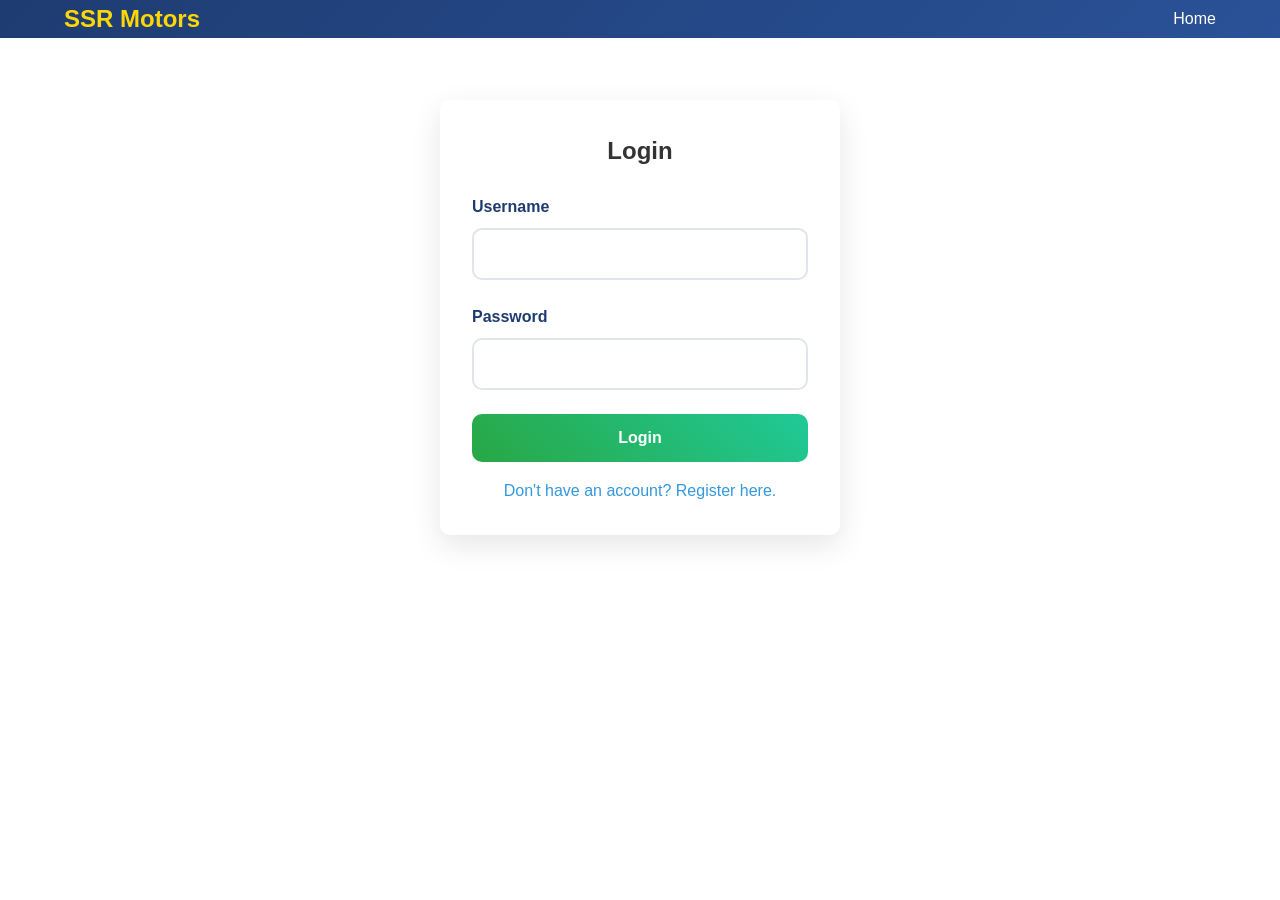
==== admin/products.html @ d48321e2 "initial commit frontend" ====
<!DOCTYPE html>
<html>

<head>
    <title>Manage Products - Admin</title>
    <link rel="stylesheet" href="../css/style.css">
</head>

<body>
    <div class="container" style="padding-top:100px;">
        <h1>Manage Products</h1>
        <a href="dashboard.html">Back to Dashboard</a>

        <!-- Add Product Form -->
        <div style="background: #f8f9fa; padding: 2rem; border-radius: 10px; margin: 2rem 0;">
            <h2>Add New Product</h2>
            <form id="productForm" enctype="multipart/form-data">
                <input type="text" name="name" placeholder="Product Name"
                    style="width:100%; padding: 10px; margin:10px 0;" required>
                <textarea name="description" placeholder="Description" style="width:100%; padding: 10px; margin:10px 0;"
                    required></textarea>
                <input type="number" name="price" placeholder="Price" style="width:100%; padding: 10px; margin:10px 0;"
                    required>
                <input type="number" name="stock" placeholder="Stock" style="width:100%; padding: 10px; margin:10px 0;"
                    required>
                <input type="file" name="image" accept="image/*" style="margin:10px 0;" required>
                <br>
                <button type="submit" class="btn-primary" style="border:none; cursor:pointer;">Add Product</button>
            </form>
        </div>

        <!-- Products List -->
        <div style="background: #f8f9fa; padding: 2rem; border-radius: 10px; margin-bottom: 2rem;">
            <h2>Products</h2>
            <div id="productsList" class="products-grid"></div>
        </div>
    </div>

    <script src="../js/admin.js"></script>
    <script>
        const API_BASE = 'http://localhost:5000/api';
        let tokenLocal = localStorage.getItem('token');

        async function loadProducts() {
            try {
                const res = await fetch(`${API_BASE}/products`);
                if (!res.ok) throw new Error();
                const products = await res.json();
                const grid = document.getElementById('productsList');
                grid.innerHTML = products.map(p => `
                    <div class="product-card">
                        <img src="${p.image}" class="product-img">
                        <div class="product-info">
                            <h3>${p.name}</h3>
                            <p>₹${p.price} | Stock: ${p.stock}</p>
                        </div>
                    </div>
                `).join('');
            } catch (e) {
                document.getElementById('productsList').innerHTML = '<p>Could not load products from API.</p>';
            }
        }

        document.getElementById('productForm').addEventListener('submit', async (e) => {
            e.preventDefault();
            const formData = new FormData(e.target);

            try {
                await fetch(`${API_BASE}/products`, {
                    method: 'POST',
                    headers: { 'Authorization': `Bearer ${tokenLocal}` },
                    body: formData
                });
                alert('Success');
                loadProducts();
                e.target.reset();
            } catch (e) {
                alert('Add failed');
            }
        });

        loadProducts();
    </script>
</body>

</html>
---- css/style.css ----
* { margin: 0; padding: 0; box-sizing: border-box; }
body { 
    font-family: 'Poppins', sans-serif; 
    line-height: 1.6; 
    color: #333; 
    overflow-x: hidden;
}

.container { max-width: 1200px; margin: 0 auto; padding: 0 20px; }

/* Navbar */
.navbar {
    background: linear-gradient(135deg, #1e3c72, #2a5298);
    padding: 1rem 0;
    position: fixed;
    width: 100%;
    top: 0;
    z-index: 1000;
    display: flex;
    justify-content: space-between;
    align-items: center;
    padding: 0 5%;
}

.nav-brand { 
    font-size: 1.5rem; 
    font-weight: 700; 
    color: #ffd700; 
}

.nav-menu {
    display: flex;
    list-style: none;
    gap: 2rem;
}

.nav-menu a {
    color: white;
    text-decoration: none;
    font-weight: 500;
    transition: all 0.3s;
}

.nav-menu a:hover { color: #ffd700; }

.hamburger { display: none; flex-direction: column; cursor: pointer; }

/* Hero */
.hero {
    background: linear-gradient(rgba(0,0,0,0.6), rgba(0,0,0,0.6)),
    url('https://images.unsplash.com/photo-1558618047-3c8c76bbb17e') center/cover;
    height: 100vh;
    display: flex;
    align-items: center;
    justify-content: center;
    text-align: center;
    color: white;
    margin-top: 80px;
}

.hero h1 { 
    font-size: 3.5rem; 
    font-weight: 700; 
    margin-bottom: 1rem; 
}

.hero p { 
    font-size: 1.3rem; 
    margin-bottom: 2rem; 
    max-width: 600px; 
}

.btn-primary, .btn-secondary {
    padding: 15px 30px;
    border-radius: 50px;
    font-weight: 600;
    text-decoration: none;
    display: inline-block;
    margin: 0 10px;
    transition: all 0.3s;
}

.btn-primary {
    background: linear-gradient(45deg, #ffd700, #ffed4a);
    color: #333;
}

.btn-primary:hover { transform: translateY(-3px); box-shadow: 0 10px 25px rgba(255,215,0,0.4); }

.btn-secondary {
    background: transparent;
    color: white;
    border: 2px solid white;
}

.btn-secondary:hover { background: white; color: #1e3c72; }

/* Features */
.features { padding: 100px 0; background: #f8f9fa; }
.features-grid {
    display: grid;
    grid-template-columns: repeat(auto-fit, minmax(300px, 1fr));
    gap: 2rem;
}

.feature-card {
    background: white;
    padding: 3rem 2rem;
    text-align: center;
    border-radius: 20px;
    box-shadow: 0 10px 30px rgba(0,0,0,0.1);
    transition: all 0.3s;
}

.feature-card:hover { transform: translateY(-10px); }

.feature-card i { 
    font-size: 4rem; 
    color: #1e3c72; 
    margin-bottom: 1rem; 
}

.feature-card h3 { 
    font-size: 1.5rem; 
    margin-bottom: 1rem; 
    color: #1e3c72; 
}

/* Products Grid */
.products-grid, .services-grid {
    display: grid;
    grid-template-columns: repeat(auto-fit, minmax(280px, 1fr));
    gap: 2rem;
    margin-top: 3rem;
}

.product-card {
    background: white;
    border-radius: 20px;
    overflow: hidden;
    box-shadow: 0 10px 30px rgba(0,0,0,0.1);
    transition: all 0.3s;
}

.product-card:hover { transform: translateY(-10px); box-shadow: 0 20px 40px rgba(0,0,0,0.15); }

.product-img {
    width: 100%;
    height: 220px;
    object-fit: cover;
}

.product-info {
    padding: 2rem;
}

.product-price {
    font-size: 1.8rem;
    font-weight: 700;
    color: #e74c3c;
    margin: 1rem 0;
}

.add-to-cart {
    width: 100%;
    padding: 15px;
    background: linear-gradient(45deg, #28a745, #20c997);
    color: white;
    border: none;
    border-radius: 10px;
    font-size: 1rem;
    font-weight: 600;
    cursor: pointer;
}

/* Forms */
.form-group {
    margin-bottom: 1.5rem;
}

.form-group label { 
    display: block; 
    margin-bottom: 0.5rem; 
    font-weight: 600; 
    color: #1e3c72; 
}

.form-group input,
.form-group select,
.form-group textarea {
    width: 100%;
    padding: 15px;
    border: 2px solid #e1e5e9;
    border-radius: 10px;
    font-size: 1rem;
    transition: border-color 0.3s;
}

.form-group input:focus,
.form-group select:focus,
.form-group textarea:focus {
    outline: none;
    border-color: #1e3c72;
}

/* Footer */
footer {
    background: #1e3c72;
    color: white;
    text-align: center;
    padding: 3rem 0;
}

.section {
    padding: 100px 0;
    min-height: 80vh;
}
.section-title {
    text-align: center;
    font-size: 2.5rem;
    margin-bottom: 3rem;
    color: #1e3c72;
}

.card {
    background: white;
    padding: 2rem;
    border-radius: 10px;
    box-shadow: 0 5px 15px rgba(0,0,0,0.1);
    text-align: center;
    transition: transform 0.3s;
}

.card:hover {
    transform: translateY(-10px);
}

.card i {
    font-size: 3rem;
    color: #1e3c72;
    margin-bottom: 1rem;
}

.cart-icon {
    position: relative;
}

.cart-icon span {
    position: absolute;
    top: -8px;
    right: -12px;
    background: #e74c3c;
    color: white;
    border-radius: 50%;
    width: 20px;
    height: 20px;
    font-size: 0.8rem;
    display: flex;
    align-items: center;
    justify-content: center;
}

/* Responsive */
@media (max-width: 768px) {
    .nav-menu { display: none; }
    .hamburger { display: flex; }
    .hero h1 { font-size: 2.5rem; }
    .hero-buttons { flex-direction: column; align-items: center; }
}
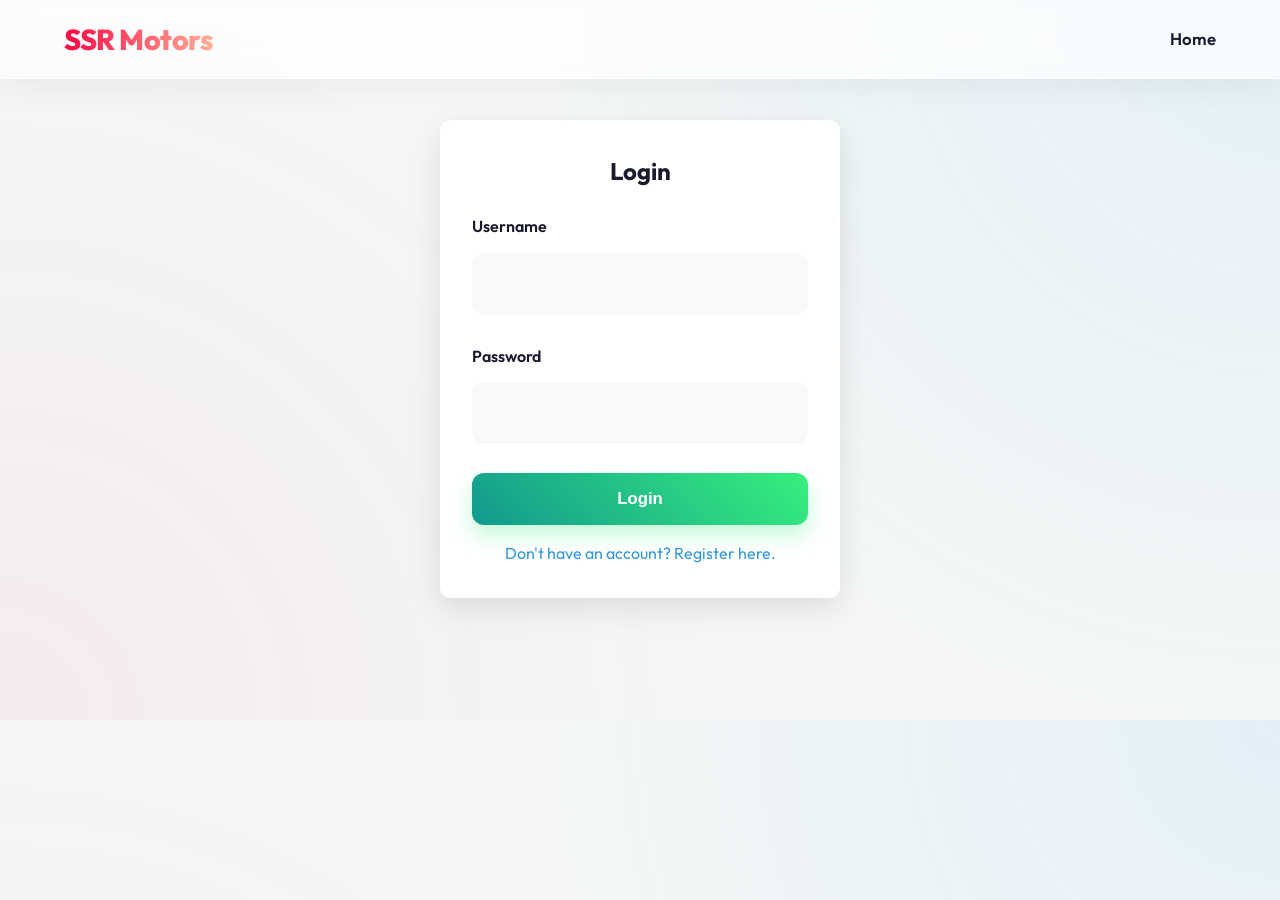
==== commit 010c84a6: "frontend changes updated" ====
--- a/admin/products.html
+++ b/admin/products.html
@@ -4,6 +4,10 @@
 <head>
     <title>Manage Products - Admin</title>
     <link rel="stylesheet" href="../css/style.css">
+    <style>
+        .preview-grid { display: flex; gap: 10px; flex-wrap: wrap; margin-top: 10px; }
+        .preview-img { width: 100px; height: 100px; object-fit: cover; border-radius: 8px; border: 1px solid #ccc; }
+    </style>
 </head>
 
 <body>
@@ -14,18 +18,29 @@
         <!-- Add Product Form -->
         <div style="background: #f8f9fa; padding: 2rem; border-radius: 10px; margin: 2rem 0;">
             <h2>Add New Product</h2>
-            <form id="productForm" enctype="multipart/form-data">
-                <input type="text" name="name" placeholder="Product Name"
+            <form id="productForm">
+                <input type="text" name="name" id="p_name" placeholder="Product Name"
                     style="width:100%; padding: 10px; margin:10px 0;" required>
-                <textarea name="description" placeholder="Description" style="width:100%; padding: 10px; margin:10px 0;"
+                <textarea name="description" id="p_desc" placeholder="Description" style="width:100%; padding: 10px; margin:10px 0;"
                     required></textarea>
-                <input type="number" name="price" placeholder="Price" style="width:100%; padding: 10px; margin:10px 0;"
+                <select name="category" id="p_category" style="width:100%; padding: 10px; margin:10px 0;" required>
+                    <option value="" disabled selected>Select Category</option>
+                    <option value="engine">Engine</option>
+                    <option value="electrical">Electrical</option>
+                    <option value="tyres">Tyres</option>
+                    <option value="accessories">Accessories</option>
+                </select>
+                <input type="number" name="price" id="p_price" placeholder="Price" style="width:100%; padding: 10px; margin:10px 0;"
                     required>
-                <input type="number" name="stock" placeholder="Stock" style="width:100%; padding: 10px; margin:10px 0;"
+                <input type="number" name="stock" id="p_stock" placeholder="Stock" style="width:100%; padding: 10px; margin:10px 0;"
                     required>
-                <input type="file" name="image" accept="image/*" style="margin:10px 0;" required>
+                
+                <label style="display:block; margin-top:10px; font-weight:bold;">Product Images (Multiple allowed)</label>
+                <input type="file" id="imageInput" multiple accept="image/*" style="margin:10px 0;" required>
+                
+                <div id="previewGallery" class="preview-grid"></div>
                 <br>
-                <button type="submit" class="btn-primary" style="border:none; cursor:pointer;">Add Product</button>
+                <button type="submit" id="submitBtn" class="btn-primary" style="border:none; cursor:pointer;">Add Product</button>
             </form>
         </div>
 
@@ -45,37 +60,124 @@
             try {
                 const res = await fetch(`${API_BASE}/products`);
                 if (!res.ok) throw new Error();
-                const products = await res.json();
+                const data = await res.json();
+                const products = data.products || data; // handle pagination response or array
+                
                 const grid = document.getElementById('productsList');
-                grid.innerHTML = products.map(p => `
+                grid.innerHTML = products.map(p => {
+                    const imgUrl = (p.images && p.images.length > 0) ? p.images[0] : (p.image || '');
+                    return `
                     <div class="product-card">
-                        <img src="${p.image}" class="product-img">
+                        <img src="${imgUrl}" class="product-img" alt="${p.name}">
                         <div class="product-info">
                             <h3>${p.name}</h3>
+                            <p>Category: ${p.category || 'N/A'}</p>
                             <p>₹${p.price} | Stock: ${p.stock}</p>
                         </div>
                     </div>
-                `).join('');
+                `}).join('');
             } catch (e) {
+                console.error(e);
                 document.getElementById('productsList').innerHTML = '<p>Could not load products from API.</p>';
             }
         }
 
-        document.getElementById('productForm').addEventListener('submit', async (e) => {
+        // Handle Image Previews
+        const imageInput = document.getElementById('imageInput');
+        const previewGallery = document.getElementById('previewGallery');
+        let selectedFiles = [];
+
+        imageInput.addEventListener('change', (e) => {
+            selectedFiles = Array.from(e.target.files);
+            previewGallery.innerHTML = '';
+            
+            selectedFiles.forEach(file => {
+                const objectUrl = URL.createObjectURL(file);
+                const img = document.createElement('img');
+                img.src = objectUrl;
+                img.className = 'preview-img';
+                previewGallery.appendChild(img);
+            });
+        });
+
+        // Handle Form Submit
+        const productForm = document.getElementById('productForm');
+        const submitBtn = document.getElementById('submitBtn');
+
+        productForm.addEventListener('submit', async (e) => {
             e.preventDefault();
-            const formData = new FormData(e.target);
+            if (selectedFiles.length === 0) return alert('Please select images first.');
+            
+            try {
+                submitBtn.textContent = 'Uploading Images to Cloudinary...';
+                submitBtn.disabled = true;
 
-            try {
-                await fetch(`${API_BASE}/products`, {
+                // 1. Get the signature from backend
+                const sigResponse = await fetch(`${API_BASE}/upload/signature`, {
+                    headers: { 'Authorization': `Bearer ${tokenLocal}` }
+                });
+                if(!sigResponse.ok) throw new Error('Failed to get signature. Check backend setup and Cloudinary credentials.');
+                const { signature, timestamp, cloud_name, api_key } = await sigResponse.json();
+
+                // 2. Upload images directly
+                const uploadedImageUrls = [];
+                const uploadPromises = selectedFiles.map(async (file) => {
+                    const formData = new FormData();
+                    formData.append('file', file);
+                    formData.append('api_key', api_key);
+                    formData.append('timestamp', timestamp);
+                    formData.append('signature', signature);
+                    formData.append('folder', 'autogarage_products');
+
+                    const cloudRes = await fetch(`https://api.cloudinary.com/v1_1/${cloud_name}/image/upload`, {
+                        method: 'POST',
+                        body: formData
+                    });
+                    const cloudData = await cloudRes.json();
+                    if(cloudData.error) throw new Error(cloudData.error.message);
+                    uploadedImageUrls.push(cloudData.secure_url);
+                });
+
+                await Promise.all(uploadPromises);
+
+                // 3. Save to database
+                submitBtn.textContent = 'Saving to Database...';
+                
+                const productData = {
+                    name: document.getElementById('p_name').value,
+                    description: document.getElementById('p_desc').value,
+                    category: document.getElementById('p_category').value,
+                    price: Number(document.getElementById('p_price').value),
+                    stock: Number(document.getElementById('p_stock').value),
+                    images: uploadedImageUrls // <--- Multiple images array!
+                };
+
+                const dbResponse = await fetch(`${API_BASE}/products`, {
                     method: 'POST',
-                    headers: { 'Authorization': `Bearer ${tokenLocal}` },
-                    body: formData
+                    headers: { 
+                        'Authorization': `Bearer ${tokenLocal}`,
+                        'Content-Type': 'application/json'
+                    },
+                    body: JSON.stringify(productData)
                 });
-                alert('Success');
+
+                if(!dbResponse.ok) {
+                    const err = await dbResponse.json();
+                    throw new Error(err.error || 'Failed to save product');
+                }
+
+                alert('Product created successfully!');
+                productForm.reset();
+                previewGallery.innerHTML = '';
+                selectedFiles = [];
                 loadProducts();
-                e.target.reset();
-            } catch (e) {
-                alert('Add failed');
+
+            } catch (err) {
+                console.error(err);
+                alert(`Error: ${err.message}`);
+            } finally {
+                submitBtn.textContent = 'Add Product';
+                submitBtn.disabled = false;
             }
         });
 
--- a/css/style.css
+++ b/css/style.css
@@ -1,17 +1,40 @@
+@import url('https://fonts.googleapis.com/css2?family=Outfit:wght@300;400;600;800&family=Poppins:wght@300;400;600;700&display=swap');
+
+:root {
+    --primary: #00f2fe;
+    --secondary: #4facfe;
+    --accent: #ff0844;
+    --accent-glow: rgba(255, 8, 68, 0.5);
+    --bg-light: #ffffff;
+    --bg-off: #f4f7f6;
+    --text-main: #1a1a2e;
+    --text-muted: #555566;
+    --glass-bg: rgba(255, 255, 255, 0.7);
+    --glass-border: rgba(255, 255, 255, 0.4);
+}
+
 * { margin: 0; padding: 0; box-sizing: border-box; }
+
 body { 
-    font-family: 'Poppins', sans-serif; 
+    font-family: 'Outfit', 'Poppins', sans-serif; 
     line-height: 1.6; 
-    color: #333; 
+    color: var(--text-main); 
+    background-color: var(--bg-off);
     overflow-x: hidden;
+    scroll-behavior: smooth;
+    background-image: radial-gradient(circle at top right, rgba(79, 172, 254, 0.1), transparent 50%),
+                      radial-gradient(circle at bottom left, rgba(255, 8, 68, 0.05), transparent 50%);
 }
 
 .container { max-width: 1200px; margin: 0 auto; padding: 0 20px; }
 
-/* Navbar */
+/* Navbar - Glassmorphism */
 .navbar {
-    background: linear-gradient(135deg, #1e3c72, #2a5298);
-    padding: 1rem 0;
+    background: var(--glass-bg);
+    backdrop-filter: blur(15px);
+    -webkit-backdrop-filter: blur(15px);
+    border-bottom: 1px solid var(--glass-border);
+    padding: 1rem 5%;
     position: fixed;
     width: 100%;
     top: 0;
@@ -19,251 +42,429 @@
     display: flex;
     justify-content: space-between;
     align-items: center;
-    padding: 0 5%;
+    box-shadow: 0 8px 32px rgba(0, 0, 0, 0.05);
+    transition: all 0.3s ease;
 }
 
 .nav-brand { 
-    font-size: 1.5rem; 
-    font-weight: 700; 
-    color: #ffd700; 
+    font-size: 1.8rem; 
+    font-weight: 800; 
+    background: linear-gradient(90deg, #ff0844, #ffb199);
+    background-clip: text;
+    -webkit-background-clip: text;
+    -webkit-text-fill-color: transparent;
+    letter-spacing: -0.5px;
+    display: flex;
+    align-items: center;
+    gap: 10px;
+}
+
+.nav-brand i {
+    color: var(--accent);
+    -webkit-text-fill-color: initial;
 }
 
 .nav-menu {
     display: flex;
     list-style: none;
-    gap: 2rem;
+    gap: 2.5rem;
+    align-items: center;
 }
 
 .nav-menu a {
-    color: white;
+    color: var(--text-main);
     text-decoration: none;
-    font-weight: 500;
-    transition: all 0.3s;
-}
-
-.nav-menu a:hover { color: #ffd700; }
-
-.hamburger { display: none; flex-direction: column; cursor: pointer; }
+    font-weight: 600;
+    font-size: 1.05rem;
+    transition: all 0.3s cubic-bezier(0.25, 0.8, 0.25, 1);
+    position: relative;
+}
+
+.nav-menu a::after {
+    content: '';
+    position: absolute;
+    width: 0%;
+    height: 3px;
+    bottom: -5px;
+    left: 0;
+    background: linear-gradient(90deg, var(--secondary), var(--primary));
+    transition: width 0.3s;
+    border-radius: 2px;
+}
+
+.nav-menu a:hover { color: var(--secondary); }
+.nav-menu a:hover::after { width: 100%; }
+
+.hamburger { display: none; flex-direction: column; cursor: pointer; gap: 5px; }
+.hamburger span { width: 30px; height: 3px; background: var(--text-main); border-radius: 3px; }
 
 /* Hero */
 .hero {
-    background: linear-gradient(rgba(0,0,0,0.6), rgba(0,0,0,0.6)),
-    url('https://images.unsplash.com/photo-1558618047-3c8c76bbb17e') center/cover;
+    background: linear-gradient(135deg, rgba(79, 172, 254, 0.85) 0%, rgba(0, 242, 254, 0.85) 100%),
+                url('https://images.unsplash.com/photo-1558618047-3c8c76bbb17e') center/cover;
     height: 100vh;
     display: flex;
     align-items: center;
     justify-content: center;
     text-align: center;
     color: white;
-    margin-top: 80px;
+    margin-top: 0;
+    position: relative;
+    overflow: hidden;
+}
+
+.hero::after {
+    content: '';
+    position: absolute;
+    top: 0; left: 0; right: 0; bottom: 0;
+    background: radial-gradient(circle at center, transparent 0%, rgba(0,0,0,0.3) 100%);
+    z-index: 1;
+}
+
+.hero-content {
+    position: relative;
+    z-index: 2;
+    animation: fadeUp 1s ease-out forwards;
+}
+
+@keyframes fadeUp {
+    from { opacity: 0; transform: translateY(30px); }
+    to { opacity: 1; transform: translateY(0); }
 }
 
 .hero h1 { 
-    font-size: 3.5rem; 
-    font-weight: 700; 
-    margin-bottom: 1rem; 
+    font-size: 4.5rem; 
+    font-weight: 800; 
+    margin-bottom: 1.5rem; 
+    line-height: 1.1;
+    text-shadow: 0 10px 30px rgba(0,0,0,0.2);
+    letter-spacing: -1px;
 }
 
 .hero p { 
-    font-size: 1.3rem; 
-    margin-bottom: 2rem; 
-    max-width: 600px; 
+    font-size: 1.4rem; 
+    margin-bottom: 2.5rem; 
+    max-width: 700px;
+    margin-left: auto;
+    margin-right: auto;
+    font-weight: 300;
+    text-shadow: 0 4px 10px rgba(0,0,0,0.2);
 }
 
 .btn-primary, .btn-secondary {
-    padding: 15px 30px;
+    padding: 16px 36px;
     border-radius: 50px;
-    font-weight: 600;
+    font-weight: 700;
     text-decoration: none;
-    display: inline-block;
+    display: inline-flex;
+    align-items: center;
+    justify-content: center;
     margin: 0 10px;
-    transition: all 0.3s;
+    transition: all 0.4s cubic-bezier(0.175, 0.885, 0.32, 1.275);
+    text-transform: uppercase;
+    letter-spacing: 1px;
+    font-size: 0.95rem;
 }
 
 .btn-primary {
-    background: linear-gradient(45deg, #ffd700, #ffed4a);
-    color: #333;
-}
-
-.btn-primary:hover { transform: translateY(-3px); box-shadow: 0 10px 25px rgba(255,215,0,0.4); }
+    background: linear-gradient(45deg, #ff0844 0%, #ffb199 100%);
+    color: white;
+    box-shadow: 0 10px 20px var(--accent-glow);
+    border: none;
+}
+
+.btn-primary:hover { 
+    transform: translateY(-5px) scale(1.05); 
+    box-shadow: 0 15px 25px var(--accent-glow); 
+}
 
 .btn-secondary {
-    background: transparent;
-    color: white;
-    border: 2px solid white;
-}
-
-.btn-secondary:hover { background: white; color: #1e3c72; }
+    background: var(--glass-bg);
+    backdrop-filter: blur(10px);
+    color: var(--text-main);
+    border: 2px solid rgba(255,255,255,0.5);
+}
+
+.btn-secondary:hover { 
+    background: white; 
+    color: var(--text-main); 
+    transform: translateY(-5px) scale(1.05);
+    box-shadow: 0 10px 20px rgba(0,0,0,0.1);
+}
 
 /* Features */
-.features { padding: 100px 0; background: #f8f9fa; }
+.features { padding: 120px 0; background: transparent; position: relative; z-index: 10; }
 .features-grid {
     display: grid;
     grid-template-columns: repeat(auto-fit, minmax(300px, 1fr));
-    gap: 2rem;
+    gap: 3rem;
 }
 
 .feature-card {
-    background: white;
-    padding: 3rem 2rem;
+    background: var(--glass-bg);
+    backdrop-filter: blur(20px);
+    -webkit-backdrop-filter: blur(20px);
+    padding: 3.5rem 2rem;
     text-align: center;
-    border-radius: 20px;
-    box-shadow: 0 10px 30px rgba(0,0,0,0.1);
-    transition: all 0.3s;
-}
-
-.feature-card:hover { transform: translateY(-10px); }
+    border-radius: 24px;
+    border: 1px solid var(--glass-border);
+    box-shadow: 0 20px 40px rgba(0,0,0,0.04);
+    transition: all 0.4s ease;
+    position: relative;
+    overflow: hidden;
+}
+
+.feature-card::before {
+    content: '';
+    position: absolute;
+    top: 0; left: 0; width: 100%; height: 5px;
+    background: linear-gradient(90deg, var(--secondary), var(--primary));
+    transform: scaleX(0);
+    transform-origin: left;
+    transition: transform 0.4s ease;
+}
+
+.feature-card:hover { 
+    transform: translateY(-15px); 
+    box-shadow: 0 30px 60px rgba(0, 242, 254, 0.15);
+}
+
+.feature-card:hover::before { transform: scaleX(1); }
 
 .feature-card i { 
     font-size: 4rem; 
-    color: #1e3c72; 
+    background: linear-gradient(135deg, var(--secondary), var(--primary));
+    background-clip: text;
+    -webkit-background-clip: text;
+    -webkit-text-fill-color: transparent;
+    margin-bottom: 1.5rem; 
+    display: inline-block;
+}
+
+.feature-card h3 { 
+    font-size: 1.6rem; 
     margin-bottom: 1rem; 
-}
-
-.feature-card h3 { 
-    font-size: 1.5rem; 
-    margin-bottom: 1rem; 
-    color: #1e3c72; 
+    color: var(--text-main); 
+    font-weight: 700;
+}
+
+.feature-card p {
+    color: var(--text-muted);
 }
 
 /* Products Grid */
 .products-grid, .services-grid {
     display: grid;
     grid-template-columns: repeat(auto-fit, minmax(280px, 1fr));
-    gap: 2rem;
+    gap: 2.5rem;
     margin-top: 3rem;
 }
 
 .product-card {
     background: white;
-    border-radius: 20px;
+    border-radius: 24px;
     overflow: hidden;
-    box-shadow: 0 10px 30px rgba(0,0,0,0.1);
-    transition: all 0.3s;
-}
-
-.product-card:hover { transform: translateY(-10px); box-shadow: 0 20px 40px rgba(0,0,0,0.15); }
+    box-shadow: 0 15px 35px rgba(0,0,0,0.06);
+    transition: all 0.4s ease;
+    border: 1px solid rgba(0,0,0,0.02);
+}
+
+.product-card:hover { 
+    transform: translateY(-12px); 
+    box-shadow: 0 25px 50px rgba(0, 242, 254, 0.2); 
+}
 
 .product-img {
     width: 100%;
-    height: 220px;
+    height: 250px;
     object-fit: cover;
+    transition: transform 0.5s ease;
+}
+
+.product-card:hover .product-img {
+    transform: scale(1.05);
 }
 
 .product-info {
-    padding: 2rem;
+    padding: 2.5rem 2rem;
+    background: white;
+    position: relative;
+    z-index: 2;
 }
 
 .product-price {
-    font-size: 1.8rem;
-    font-weight: 700;
-    color: #e74c3c;
+    font-size: 2rem;
+    font-weight: 800;
+    color: var(--accent);
     margin: 1rem 0;
 }
 
 .add-to-cart {
     width: 100%;
-    padding: 15px;
-    background: linear-gradient(45deg, #28a745, #20c997);
+    padding: 16px;
+    background: linear-gradient(45deg, #11998e, #38ef7d);
     color: white;
     border: none;
-    border-radius: 10px;
-    font-size: 1rem;
-    font-weight: 600;
+    border-radius: 12px;
+    font-size: 1.05rem;
+    font-weight: 700;
     cursor: pointer;
+    transition: all 0.3s ease;
+    box-shadow: 0 10px 20px rgba(56, 239, 125, 0.3);
+}
+
+.add-to-cart:hover {
+    transform: translateY(-3px);
+    box-shadow: 0 15px 25px rgba(56, 239, 125, 0.4);
 }
 
 /* Forms */
 .form-group {
-    margin-bottom: 1.5rem;
+    margin-bottom: 1.8rem;
 }
 
 .form-group label { 
     display: block; 
-    margin-bottom: 0.5rem; 
+    margin-bottom: 0.8rem; 
     font-weight: 600; 
-    color: #1e3c72; 
+    color: var(--text-main); 
 }
 
 .form-group input,
 .form-group select,
 .form-group textarea {
     width: 100%;
-    padding: 15px;
-    border: 2px solid #e1e5e9;
-    border-radius: 10px;
-    font-size: 1rem;
-    transition: border-color 0.3s;
+    padding: 16px 20px;
+    border: 2px solid transparent;
+    background: #f8f9fa;
+    border-radius: 12px;
+    font-size: 1.05rem;
+    transition: all 0.3s ease;
+    font-family: 'Poppins', sans-serif;
 }
 
 .form-group input:focus,
 .form-group select:focus,
 .form-group textarea:focus {
     outline: none;
-    border-color: #1e3c72;
+    border-color: var(--secondary);
+    background: white;
+    box-shadow: 0 0 0 4px rgba(79, 172, 254, 0.1);
 }
 
 /* Footer */
 footer {
-    background: #1e3c72;
+    background: linear-gradient(135deg, #1a1a2e 0%, #16213e 100%);
     color: white;
     text-align: center;
-    padding: 3rem 0;
-}
+    padding: 4rem 0;
+    position: relative;
+    overflow: hidden;
+}
+
+footer::before {
+    content: '';
+    position: absolute;
+    top: -50px; left: -50px;
+    width: 200px; height: 200px;
+    background: var(--primary);
+    filter: blur(100px);
+    opacity: 0.2;
+}
+
+footer p {
+    color: rgba(255,255,255,0.7);
+    margin-bottom: 1rem;
+    font-weight: 300;
+}
+
+footer a { color: var(--primary); font-weight: 600; text-decoration: none; }
+footer a:hover { text-decoration: underline; }
 
 .section {
-    padding: 100px 0;
+    padding: 120px 0;
     min-height: 80vh;
 }
+
 .section-title {
     text-align: center;
-    font-size: 2.5rem;
-    margin-bottom: 3rem;
-    color: #1e3c72;
+    font-size: 3rem;
+    margin-bottom: 3.5rem;
+    color: var(--text-main);
+    font-weight: 800;
+    position: relative;
+    display: inline-block;
+    left: 50%;
+    transform: translateX(-50%);
+}
+
+.section-title::after {
+    content: '';
+    position: absolute;
+    bottom: -10px;
+    left: 10%;
+    width: 80%;
+    height: 4px;
+    background: linear-gradient(90deg, transparent, var(--accent), transparent);
+    border-radius: 4px;
 }
 
 .card {
-    background: white;
-    padding: 2rem;
-    border-radius: 10px;
-    box-shadow: 0 5px 15px rgba(0,0,0,0.1);
+    background: var(--glass-bg);
+    backdrop-filter: blur(15px);
+    padding: 2.5rem;
+    border-radius: 20px;
+    box-shadow: 0 10px 30px rgba(0,0,0,0.05);
     text-align: center;
-    transition: transform 0.3s;
+    transition: all 0.4s ease;
+    border: 1px solid var(--glass-border);
 }
 
 .card:hover {
-    transform: translateY(-10px);
+    transform: translateY(-10px) scale(1.02);
+    box-shadow: 0 20px 40px rgba(0, 242, 254, 0.1);
 }
 
 .card i {
-    font-size: 3rem;
-    color: #1e3c72;
-    margin-bottom: 1rem;
+    font-size: 3.5rem;
+    background: linear-gradient(135deg, var(--secondary), var(--primary));
+    background-clip: text;
+    -webkit-background-clip: text;
+    -webkit-text-fill-color: transparent;
+    margin-bottom: 1.5rem;
 }
 
 .cart-icon {
     position: relative;
+    display: flex;
+    align-items: center;
 }
 
 .cart-icon span {
     position: absolute;
-    top: -8px;
-    right: -12px;
-    background: #e74c3c;
+    top: -10px;
+    right: -15px;
+    background: linear-gradient(135deg, #ff0844, #ffb199);
     color: white;
-    border-radius: 50%;
-    width: 20px;
-    height: 20px;
+    border-radius: 50px;
+    padding: 2px 8px;
     font-size: 0.8rem;
-    display: flex;
-    align-items: center;
-    justify-content: center;
+    font-weight: bold;
+    box-shadow: 0 4px 10px var(--accent-glow);
+    animation: popIn 0.3s cubic-bezier(0.175, 0.885, 0.32, 1.275);
+}
+
+@keyframes popIn {
+    0% { transform: scale(0); }
+    100% { transform: scale(1); }
 }
 
 /* Responsive */
 @media (max-width: 768px) {
     .nav-menu { display: none; }
     .hamburger { display: flex; }
-    .hero h1 { font-size: 2.5rem; }
-    .hero-buttons { flex-direction: column; align-items: center; }
-}
+    .hero h1 { font-size: 3rem; }
+    .hero p { font-size: 1.1rem; }
+    .hero-buttons { flex-direction: column; align-items: center; gap: 1rem; }
+    .hero-buttons .btn-primary, .hero-buttons .btn-secondary { width: 100%; margin: 0; }
+}
